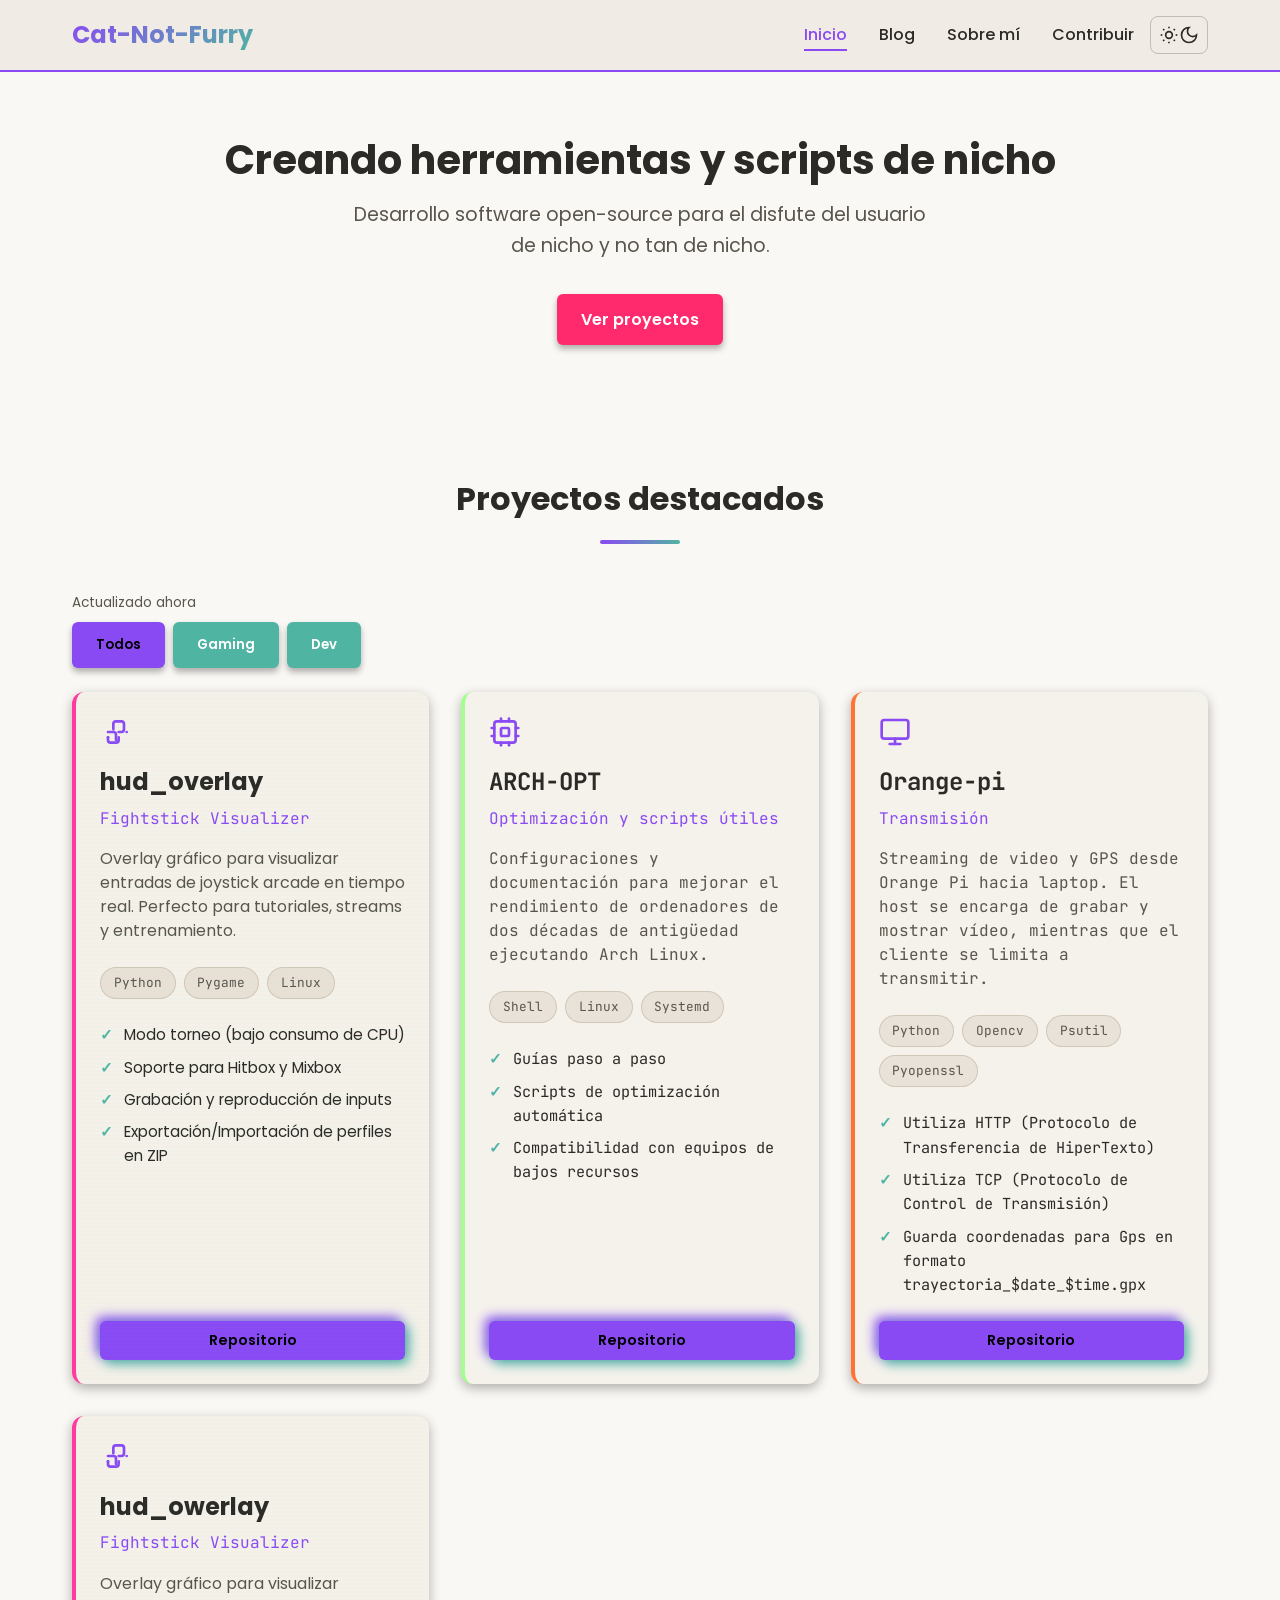
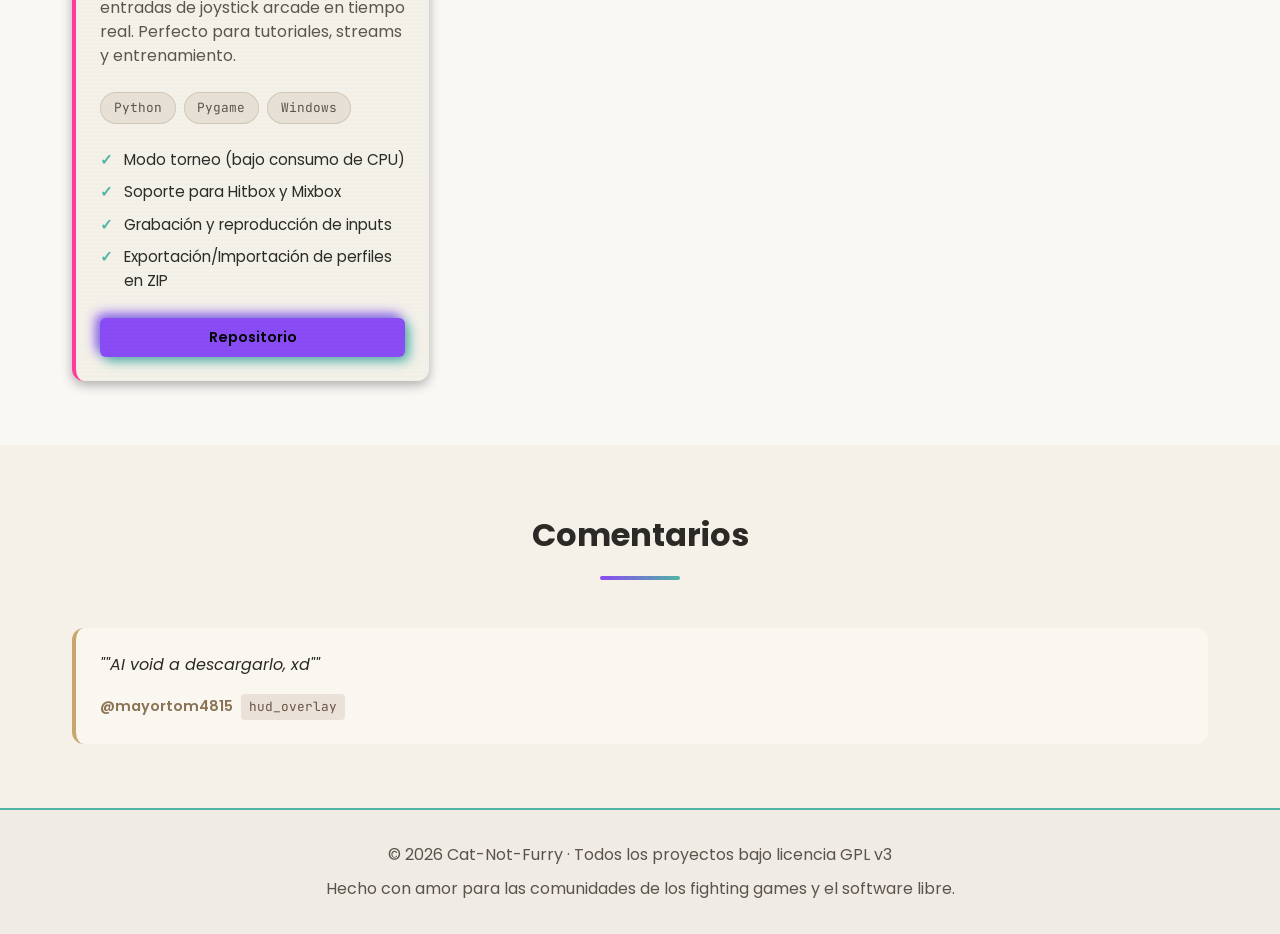
==== index.html @ f55c3a87 "07/05/26" ====
<!DOCTYPE html>
<html lang="es">
<head>
    <meta charset="UTF-8">
    <meta name="viewport" content="width=device-width, initial-scale=1.0">
    <title>Cat-Not-Furry · Proyectos</title>
    <meta name="description" content="Herramientas y scripts open-source.">
    <meta name="author" content="Cat-Not-Furry">
    <meta name="keywords" content="fightstick, overlay, linux, windows, optimización, arch linux, code, tools">
    
    <!-- Open Graph (para compartir en redes) -->
    <meta property="og:title" content="Cat-Not-Furry · Proyectos">
    <meta property="og:description" content="Herramientas y scripts open-source">
    <meta property="og:type" content="website">
    <meta property="og:url" content="https://cat-not-furry.github.io">
    <meta property="og:image" content="https://cat-not-furry.github.io/assets/images/og-image.png">
    <meta property="og:image:width" content="1200">
    <meta property="og:image:height" content="630">

    <!-- Twitter Cards -->
    <meta name="twitter:card" content="summary_large_image">
    <meta name="twitter:title" content="Cat-Not-Furry · Proyectos">
    <meta name="twitter:description" content="Herramientas y scripts open-source.">
    <meta name="twitter:image" content="https://cat-not-furry.github.io/assets/images/og-image.png">
    <meta name="twitter:image:alt" content="Cat-Not-Furry - Proyectos open-source.">
    
    <!-- Favicon -->
    <link rel="icon" href="assets/icons/favicon.ico" type="image/x-icon">
    
    <!-- Fuentes -->
    <link rel="preconnect" href="https://fonts.googleapis.com">
    <link rel="preconnect" href="https://fonts.gstatic.com" crossorigin>
    <link href="https://fonts.googleapis.com/css2?family=JetBrains+Mono:wght@400;700&family=Poppins:wght@400;600;700&display=swap" rel="stylesheet">
    
    <!-- CSS -->
    <link rel="stylesheet" href="css/main.css">
</head>
<body>
    <!-- Header incluido vía JavaScript -->
    <div id="header"></div>

    <main>
        <section class="hero gaming-section">
            <div class="container">
                <h1 class="hero__title">Creando herramientas y scripts de nicho</h1>
                <p class="hero__subtitle">Desarrollo software open-source para el disfute del usuario de nicho y no tan de nicho.</p>
                <a href="#proyectos" class="btn btn--tech">Ver proyectos</a>
            </div>
        </section>

        <section id="proyectos" class="projects">
            <div class="container">
                <h2 class="section-title">Proyectos destacados</h2>
                <p id="projects-updated" class="projects-updated" aria-live="polite"></p>
                <div class="project-filters">
                    <button type="button" class="filter-btn btn btn--tech active" data-category="all">Todos</button>
                    <button type="button" class="filter-btn btn btn--tech" data-category="gaming">Gaming</button>
                    <button type="button" class="filter-btn btn btn--tech" data-category="dev">Dev</button>
                </div>
                <div class="projects__grid" id="projects-container">
                    <!-- Se carga dinámicamente desde data/projects.json -->
                    <div class="loading">Cargando proyectos...</div>
                </div>
            </div>
        </section>

        <section id="testimonios" class="testimonials">
            <div class="container">
                <h2 class="section-title">Comentarios</h2>
                <div class="testimonials__grid">
                    <blockquote class="testimonial-card">
                        <p class="testimonial-card__quote">"AI void a descargarlo, xd"</p>
                        <footer class="testimonial-card__footer">
                            <cite class="testimonial-card__author">@mayortom4815</cite>
                            <span class="testimonial-card__project">hud_overlay</span>
                        </footer>
                    </blockquote>
                    <!---<blockquote class="testimonial-card">
                        <p class="testimonial-card__quote">"Reviví mi PC de 2005 con Arch y las guías de ARCH-OPT. Ahora corre navegador y ofimática sin problemas."</p>
                        <footer class="testimonial-card__footer">
                            <cite class="testimonial-card__author">Usuario de la comunidad</cite>
                            <span class="testimonial-card__project">ARCH-OPT</span>
                        </footer>
                    </blockquote>
                    <blockquote class="testimonial-card">
                        <p class="testimonial-card__quote">"La grabación de inputs me ayudó a analizar mis combos y mejorar mi Hitbox. Herramienta imprescindible para entrenar."</p>
                        <footer class="testimonial-card__footer">
                            <cite class="testimonial-card__author">Jugador competitivo</cite>
                            <span class="testimonial-card__project">hud_overlay</span>
                        </footer>
                    </blockquote>--->
                </div>
            </div>
        </section>
    </main>

    <!-- Footer incluido vía JavaScript -->
    <div id="footer"></div>

    <!-- Scripts -->
    <script type="module" src="js/main.js"></script>
</body>
</html>
---- css/main.css ----
/* ===== VARIABLES GLOBALES ===== */
:root {
	/* Base neutral */
	--bg-primary: #1A1A1A;
	--bg-secondary: #2D2D2D;
	--text-primary: #f0f0f0;
	--text-secondary: #b8b8b8;
	--font-sans: 'Poppins', 'Segoe UI', sans-serif;
	--font-mono: 'JetBrains Mono', 'Fira Code', 'Hack', monospace;
	--accent-primary: #8A4AF3;
	--accent-secondary: #50b4a3;

	/* Paletas (definidas, no activas por defecto) */
	--nc-cyan: #00f0ff;
	--nc-magenta: #ff2a6d;
	--nc-green: #05ffa1;
	--nc-black: #0a0a0f;
	--nc-metal: #1a1a1a;
	--ol-obsidian: #0D0D0D;
	--ol-lime: #C9FF47;
	--ol-graphite: #2E2E2E;
	--tp-deep: #1b398d;
	--tp-ocean: #2f5b98;
	--tp-medium: #3f7d9d;
	--tp-teal: #50b4a3;
	--tp-aqua: #6ce0c9;

	/* Compatibilidad */
	--bg-card: var(--bg-secondary);
	--border-radius: 12px;
	--transition: all 0.2s ease;
}

/* Tema claro (data-theme="light") */
[data-theme="light"] {
	--bg-primary: #faf8f5;
	--bg-secondary: #f0ebe4;
	--text-primary: #2c2a26;
	--text-secondary: #5a554c;
	--nc-black: #f5f2ed;
	--nc-metal: #ebe6df;
	--ol-obsidian: #faf8f5;
	--ol-graphite: #f0ebe4;
}

[data-theme="light"] .gaming-section {
	--section-bg: #f5f0e8;
	--nc-black: #f0ebe3;
}

[data-theme="light"] .project-card--gaming {
	--card-bg: #f5f0e8;
}

[data-theme="light"] .project-card--dev {
	--card-bg: #f5f2ec;
}

/* Recuadros con tonos cálidos en modo claro */
[data-theme="light"] .dev-section {
	--section-bg: #faf6f0;
	--accent-primary: #8b7355;
	--accent-secondary: #a67c52;
	background: var(--section-bg);
	border-left-color: #c9a66b;
}

[data-theme="light"] .dev-section a {
	color: #8b7355;
}

[data-theme="light"] .dev-section a:hover {
	color: #6b5344;
}

[data-theme="light"] .card {
	background: #f8f4ee;
	border: 1px solid rgba(139, 115, 85, 0.2);
}

[data-theme="light"] .card--arch {
	border-left-color: #a67c52;
}

[data-theme="light"] .testimonials {
	background: #f5f0e8;
}

[data-theme="light"] .testimonial-card {
	background: #faf6f0;
	border-left-color: #c9a66b;
}

[data-theme="light"] .testimonial-card__author {
	color: #8b7355;
}

[data-theme="light"] .testimonial-card__project {
	background: rgba(139, 115, 85, 0.15);
	color: #6b5344;
}

[data-theme="light"] .project-detail--gaming {
	background: #f5f0e8;
	border-left-color: #8b9a7a;
}

[data-theme="light"] .project-detail--dev {
	background: #f8f4ee;
	border-left-color: #a67c52;
}

[data-theme="light"] .terminal-block {
	background: #f5f0e8;
	border-left-color: #a67c52;
	box-shadow: 0 2px 8px rgba(139, 115, 85, 0.15);
}

[data-theme="light"] .terminal-block::before {
	color: #8b7355;
}

[data-theme="light"] .tech-tag {
	background: rgba(139, 115, 85, 0.12);
	border-color: rgba(139, 115, 85, 0.25);
	color: #5a554c;
}

[data-theme="light"] .form-group input,
[data-theme="light"] .form-group textarea,
[data-theme="light"] .editor-form input,
[data-theme="light"] .editor-form textarea,
[data-theme="light"] .editor-form select {
	background: #fff;
	border-color: rgba(0, 0, 0, 0.2);
	color: #1a1a1a;
}

/* ===== RESET Y NORMALIZACIÓN ===== */
* {
	margin: 0;
	padding: 0;
	box-sizing: border-box;
}

body {
	background-color: var(--bg-primary);
	color: var(--text-primary);
	font-family: var(--font-sans);
	line-height: 1.6;
	min-height: 100vh;
	display: flex;
	flex-direction: column;
}

/* ===== TIPOGRAFÍA GLOBAL ===== */
/* Poppins para textos, JetBrains Mono para código/terminal */

/* ===== CLASES DE CONTEXTO ===== */
.gaming-section {
	--accent-primary: var(--nc-cyan);
	--accent-secondary: var(--nc-magenta);
	--bg-card: var(--nc-metal);
	--section-accent: var(--nc-cyan);
	--section-bg: var(--nc-black);
	background: var(--section-bg);
	border-left: 4px solid var(--section-accent);
	padding: 2rem;
	margin: 2rem 0;
}

.dev-section {
	--accent-primary: var(--tp-teal);
	--accent-secondary: var(--tp-aqua);
	--bg-card: #2d3540;
	--section-accent: var(--tp-teal);
	--section-bg: #2d3540;
	background: var(--section-bg);
	border-left: 4px solid var(--section-accent);
	padding: 2rem;
	margin: 2rem 0;
}

.night-city {
	--accent-primary: var(--nc-cyan);
	--accent-secondary: var(--nc-magenta);
	--bg-primary: var(--nc-black);
	--bg-secondary: var(--nc-metal);
}

.obsidian-lime {
	--accent-primary: var(--ol-lime);
	--bg-primary: var(--ol-obsidian);
	--bg-secondary: var(--ol-graphite);
}

.tech-pro {
	--accent-primary: var(--tp-ocean);
	--accent-secondary: var(--tp-teal);
	--bg-primary: #1a2639;
	--bg-secondary: #2c3e50;
}

/* ===== COMPONENTES REUTILIZABLES ===== */

/* Header */
.header {
	background: var(--bg-secondary);
	border-bottom: 2px solid var(--accent-primary);
	padding: 1rem 0;
}

.header__container {
	display: flex;
	justify-content: space-between;
	align-items: center;
	flex-wrap: wrap;
	gap: 1rem;
}

.header__right {
	display: flex;
	align-items: center;
	gap: 1rem;
}

.header__logo {
	font-size: 1.5rem;
	font-weight: 700;
	background: linear-gradient(135deg, var(--accent-primary), var(--accent-secondary));
	-webkit-background-clip: text;
	-webkit-text-fill-color: transparent;
	text-decoration: none;
}

.header__logo:focus-visible {
	outline: 2px solid var(--accent-primary);
	outline-offset: 2px;
	-webkit-text-fill-color: var(--accent-primary);
}

/* Navegación */
.nav__list {
	display: flex;
	gap: 2rem;
	list-style: none;
}

.nav__link {
	color: var(--text-primary);
	text-decoration: none;
	font-weight: 500;
	transition: var(--transition);
	position: relative;
}

.nav__link:hover,
.nav__link.active {
	color: var(--accent-primary);
}

.nav__link.active::after {
	content: '';
	position: absolute;
	bottom: -5px;
	left: 0;
	width: 100%;
	height: 2px;
	background: var(--accent-primary);
}

.nav__link:focus-visible {
	outline: 2px solid var(--accent-primary);
	outline-offset: 2px;
}

/* Toggle tema claro/oscuro */
.theme-toggle {
	background: transparent;
	border: 1px solid rgba(255, 255, 255, 0.3);
	border-radius: 8px;
	padding: 0.5rem;
	cursor: pointer;
	color: var(--text-primary);
	transition: var(--transition);
	display: flex;
	align-items: center;
	justify-content: center;
}

.theme-toggle:hover {
	background: rgba(255, 255, 255, 0.1);
	border-color: var(--accent-primary);
}

.theme-toggle:focus-visible {
	outline: 2px solid var(--accent-primary);
	outline-offset: 2px;
}

.theme-toggle svg {
	width: 1.25rem;
	height: 1.25rem;
}

[data-theme="light"] .theme-toggle {
	border-color: rgba(0, 0, 0, 0.2);
	color: var(--text-primary);
}

[data-theme="light"] .theme-toggle:hover {
	background: rgba(0, 0, 0, 0.08);
	border-color: var(--accent-primary);
}

/* Footer */
.footer {
	background: var(--bg-secondary);
	border-top: 2px solid var(--accent-secondary);
	padding: 1.5rem 0;
	margin-top: auto;
	text-align: center;
	color: var(--text-secondary);
}

.footer__container p {
	margin: 0.5rem 0;
}

/* Hero (sin estilos de bloque cuando usa gaming-section) */
.hero {
	padding: 4rem 0;
	text-align: center;
}

.hero.gaming-section {
	background: var(--bg-primary);
	border-left: none;
	padding: 4rem 0;
	margin: 0;
}

.hero__title {
	font-size: 2.5rem;
	font-weight: 700;
	margin-bottom: 1rem;
	line-height: 1.2;
}

.hero__subtitle {
	font-size: 1.2rem;
	color: var(--text-secondary);
	max-width: 600px;
	margin: 0 auto 2rem;
}

/* Botones */
.btn {
	display: inline-block;
	padding: 0.8rem 1.5rem;
	border: none;
	border-radius: 6px;
	font-family: var(--font-sans);
	font-weight: 600;
	text-decoration: none;
	cursor: pointer;
	transition: all 0.3s ease;
}

.btn--cyber {
	background: var(--accent-primary, var(--nc-cyan));
	color: #000;
	box-shadow: 4px 4px 12px var(--accent-secondary, var(--nc-magenta)),
		-4px -4px 12px var(--accent-primary, var(--nc-cyan));
}

.btn--cyber:hover {
	transform: scale(1.05);
	box-shadow: 6px 6px 16px var(--accent-secondary),
		-6px -6px 16px var(--accent-primary);
}

.btn--tech {
	background: var(--accent-secondary, var(--tp-ocean));
	color: white;
	box-shadow: 0 4px 6px rgba(0, 0, 0, 0.3);
}

.btn--tech:hover {
	background: var(--accent-primary, var(--tp-teal));
	color: #000;
}

.btn:focus-visible,
a.btn:focus-visible {
	outline: 2px solid var(--accent-primary);
	outline-offset: 2px;
}

/* Sección de proyectos */
.projects {
	padding: 4rem 0;
}

.section-title {
	font-size: 2rem;
	margin-bottom: 3rem;
	text-align: center;
	position: relative;
}

.section-title::after {
	content: '';
	display: block;
	width: 80px;
	height: 4px;
	background: linear-gradient(90deg, var(--accent-primary), var(--accent-secondary));
	margin: 1rem auto 0;
	border-radius: 2px;
}

.projects-updated {
	font-size: 0.85rem;
	color: var(--text-secondary);
	margin-bottom: 0.5rem;
}

.project-filters {
	display: flex;
	gap: 0.5rem;
	margin-bottom: 1.5rem;
	flex-wrap: wrap;
}

.filter-btn.active {
	background: var(--accent-primary);
	color: #000;
}

.projects__grid {
	display: grid;
	grid-template-columns: repeat(auto-fit, minmax(350px, 1fr));
	gap: 2rem;
}

/* Testimonios / Casos de uso */
.testimonials {
	padding: 4rem 0;
	background: var(--bg-secondary);
}

.testimonials__grid {
	display: grid;
	grid-template-columns: repeat(auto-fit, minmax(280px, 1fr));
	gap: 1.5rem;
	margin-top: 2rem;
}

.testimonial-card {
	background: var(--bg-primary);
	border-radius: var(--border-radius);
	padding: 1.5rem;
	border-left: 4px solid var(--accent-primary);
	margin: 0;
	opacity: 0;
	transform: translateY(20px);
	transition: opacity 0.5s ease, transform 0.5s ease;
}

.testimonial-card--visible {
	opacity: 1;
	transform: translateY(0);
}

.testimonial-card__quote {
	font-style: italic;
	color: var(--text-primary);
	line-height: 1.6;
	margin-bottom: 1rem;
}

.testimonial-card__quote::before {
	content: '"';
}

.testimonial-card__quote::after {
	content: '"';
}

.testimonial-card__footer {
	display: flex;
	flex-wrap: wrap;
	gap: 0.5rem;
	align-items: center;
	font-size: 0.9rem;
	color: var(--text-secondary);
}

.testimonial-card__author {
	font-style: normal;
	font-weight: 600;
	color: var(--accent-primary);
}

.testimonial-card__project {
	font-family: var(--font-mono);
	font-size: 0.8rem;
	background: rgba(255, 255, 255, 0.1);
	padding: 0.2rem 0.5rem;
	border-radius: 4px;
}

/* Página individual de proyecto */
.project-detail {
	background: var(--bg-card);
	border-radius: var(--border-radius);
	padding: 2rem;
	border-left: 4px solid transparent;
	box-shadow: 0 4px 12px rgba(0, 0, 0, 0.3);
}

.project-detail--gaming {
	--card-accent: var(--nc-cyan);
	background: var(--nc-metal);
	border-left-color: var(--card-accent);
}

.project-detail--dev {
	--card-accent: var(--tp-teal);
	background: #1e1e2e;
	border-left-color: var(--card-accent);
	font-family: var(--font-mono);
}

.project-detail--404 {
	text-align: center;
	padding: 3rem;
}

.project-detail__header {
	margin-bottom: 1.5rem;
}

.project-detail__icon-wrap {
	margin-bottom: 0.75rem;
}

.project-detail__icon-wrap .project-card__icon {
	width: 2.5rem;
	height: 2.5rem;
	color: var(--accent-primary);
}

.project-detail__title {
	font-size: 2rem;
	margin-bottom: 0.25rem;
	color: var(--text-primary);
}

.project-detail__subtitle {
	font-size: 1.2rem;
	color: var(--accent-primary);
	font-family: var(--font-mono);
	margin-bottom: 0;
}

.project-detail__content {
	margin-bottom: 2rem;
}

.project-detail__description {
	font-size: 1.1rem;
	line-height: 1.7;
	color: var(--text-secondary);
	margin-bottom: 1.5rem;
}

.project-detail__tech {
	display: flex;
	flex-wrap: wrap;
	gap: 0.5rem;
	margin-bottom: 1.5rem;
}

.project-detail__features {
	list-style: none;
	margin-bottom: 0;
}

.project-detail__features li {
	margin-bottom: 0.5rem;
	padding-left: 1.5rem;
	position: relative;
	color: var(--text-primary);
}

.project-detail__features li::before {
	content: '✓';
	color: var(--accent-secondary);
	position: absolute;
	left: 0;
	font-weight: bold;
}

.project-detail__footer {
	display: flex;
	gap: 1rem;
	flex-wrap: wrap;
}

.project-detail__footer .btn {
	padding: 0.6rem 1.2rem;
}

/* Tarjeta de proyecto (base) */
.project-card {
	background: var(--bg-card);
	border-radius: var(--border-radius);
	padding: 1.5rem;
	border-left: 4px solid transparent;
	box-shadow: 0 4px 12px rgba(0, 0, 0, 0.3);
	transition: transform 0.3s ease, box-shadow 0.3s ease, opacity 0.5s ease;
	display: flex;
	flex-direction: column;
	opacity: 0;
	transform: translateY(20px);
}

.project-card--visible {
	opacity: 1;
	transform: translateY(0);
}

.project-card:hover {
	transform: translateY(-8px);
	box-shadow: 0 12px 24px rgba(0, 0, 0, 0.4),
		0 0 20px var(--card-glow, rgba(0, 240, 255, 0.25));
}

/* Variante gaming */
.project-card--gaming {
	position: relative;
	overflow: hidden;
	--card-accent: var(--nc-cyan);
	--card-bg: var(--nc-metal);
	--card-glow: rgba(0, 240, 255, 0.3);
	background: var(--card-bg);
	border-left: 4px solid var(--card-accent);
}

.project-card--gaming::after {
	content: '';
	position: absolute;
	top: 0;
	left: 0;
	width: 100%;
	height: 100%;
	background: repeating-linear-gradient(
		0deg,
		rgba(0, 255, 255, 0.03) 0px,
		rgba(0, 255, 255, 0) 2px,
		transparent 4px
	);
	pointer-events: none;
	z-index: 1;
	animation: scan 8s linear infinite;
}

.project-card--gaming:hover::after {
	animation-duration: 4s;
}

/* Variante dev */
.project-card--dev {
	--card-accent: var(--tp-teal);
	--card-bg: #1e1e2e;
	--card-glow: rgba(80, 180, 163, 0.3);
	background: var(--card-bg);
	border-left: 4px solid var(--card-accent);
	font-family: var(--font-mono);
}

@keyframes scan {
	0% {
		transform: translateY(0);
	}
	100% {
		transform: translateY(100%);
	}
}

.project-card__icon-wrap {
	margin-bottom: 0.5rem;
}

.project-card__icon {
	width: 2rem;
	height: 2rem;
	color: var(--accent-primary);
}

.project-card__title {
	font-size: 1.5rem;
	margin-bottom: 0.25rem;
	color: var(--text-primary);
}

.project-card__title-link {
	color: inherit;
	text-decoration: none;
	transition: color 0.2s ease;
}

.project-card__title-link:hover {
	color: var(--accent-primary);
}

.project-card__title-link:focus-visible {
	outline: 2px solid var(--accent-primary);
	outline-offset: 2px;
}

.project-card__subtitle {
	font-size: 1rem;
	color: var(--accent-primary);
	font-family: var(--font-mono);
	margin-bottom: 1rem;
}

.project-card__description {
	color: var(--text-secondary);
	margin-bottom: 1.5rem;
	line-height: 1.5;
	flex-grow: 1;
}

.project-card__tech {
	display: flex;
	flex-wrap: wrap;
	gap: 0.5rem;
	margin-bottom: 1.5rem;
}

.tech-tag {
	background: rgba(255, 255, 255, 0.12);
	padding: 0.3rem 0.8rem;
	border-radius: 20px;
	font-size: 0.8rem;
	font-family: var(--font-mono);
	color: var(--text-secondary);
	border: 1px solid rgba(255, 255, 255, 0.25);
}

.project-card__features {
	list-style: none;
	margin-bottom: 1.5rem;
}

.project-card__features li {
	margin-bottom: 0.5rem;
	padding-left: 1.5rem;
	position: relative;
	color: var(--text-primary);
	font-size: 0.95rem;
}

.project-card__features li::before {
	content: '✓';
	color: var(--accent-secondary);
	position: absolute;
	left: 0;
	font-weight: bold;
}

.project-card__footer {
	display: flex;
	gap: 1rem;
	margin-top: auto;
}

.project-card__footer .btn {
	padding: 0.5rem 1rem;
	font-size: 0.9rem;
	flex: 1;
	text-align: center;
}

/* Bloque terminal */
.terminal-block {
	background: var(--bg-secondary);
	border-left: 4px solid var(--accent-primary);
	font-family: var(--font-mono);
	padding: 1.5rem;
	border-radius: 0 8px 8px 0;
	color: var(--text-primary);
	box-shadow: 0 4px 12px rgba(0, 0, 0, 0.5);
	margin: 1.5rem 0;
	position: relative;
}

.terminal-block::before {
	content: '$ ';
	color: var(--accent-primary);
	font-weight: bold;
}

/* Cards (about, contact) */
.card {
	background: var(--bg-secondary);
	border-radius: var(--border-radius);
	padding: 1.5rem;
	margin-bottom: 1.5rem;
}

.card--arch {
	border-left: 4px solid var(--tp-teal);
}

/* Formulario de contacto */
.contact-form {
	display: flex;
	flex-direction: column;
	gap: 1rem;
	max-width: 500px;
}

.form-group {
	display: flex;
	flex-direction: column;
	gap: 0.25rem;
}

.form-group label {
	font-weight: 500;
	color: var(--text-primary);
}

.form-group input,
.form-group textarea {
	padding: 0.6rem 0.8rem;
	border-radius: 6px;
	border: 1px solid rgba(255, 255, 255, 0.2);
	background: var(--bg-secondary);
	color: var(--text-primary);
	font-family: var(--font-sans);
}

.form-group input:focus,
.form-group textarea:focus,
.form-group select:focus {
	border-color: var(--accent-primary);
}

.form-group input:focus-visible,
.form-group textarea:focus-visible,
.form-group select:focus-visible {
	outline: 2px solid var(--accent-primary);
	outline-offset: 2px;
}

.text-muted {
	color: var(--text-secondary);
}

.page-header {
	margin-bottom: 2rem;
}

.page-content {
	margin-bottom: 2rem;
}

/* ===== Blog (Reviving-Dinosaurs) ===== */
.blog-page .blog-hero {
	text-align: center;
}

.blog-page .blog-subtitle {
	color: var(--text-secondary);
	font-size: 1.1rem;
	max-width: 42rem;
	margin: 0.5rem auto 0;
}

.blog-page .blog-toc {
	display: flex;
	flex-wrap: wrap;
	gap: 0.75rem;
	justify-content: center;
	margin-top: 1.25rem;
}

.blog-page .blog-toc__link {
	display: inline-block;
	padding: 0.45rem 1rem;
	border-radius: var(--border-radius);
	background: var(--bg-secondary);
	color: var(--text-primary);
	text-decoration: none;
	font-weight: 600;
	font-size: 0.9rem;
	transition: var(--transition);
	border: 1px solid rgba(138, 74, 243, 0.25);
}

.blog-page .blog-toc__link:hover {
	background: var(--accent-primary);
	color: #fff;
	border-color: var(--accent-primary);
}

.blog-page .blog-content {
	text-align: center;
	direction: ltr;
}

.blog-page .blog-section h2 {
	margin-bottom: 1rem;
}

.blog-page .blog-section h3 {
	margin: 1.25rem 0 0.75rem;
	font-size: 1.15rem;
}

.blog-page .blog-section h4 {
	margin: 1rem 0 0.5rem;
	font-size: 1.05rem;
}

.blog-page .blog-section > p,
.blog-page .blog-section .blog-list-section > p {
	margin: 0 auto 1rem;
	max-width: 46rem;
}

.blog-page .blog-content .blog-section {
	margin-bottom: 2rem;
}

.blog-page .blog-content .blog-section:last-child {
	margin-bottom: 0;
}

.blog-page .blog-img {
	display: block;
	margin: 1.25rem auto;
	max-width: 100%;
	height: auto;
	border-radius: 8px;
}

.blog-page .blog-img:has(+ .blog-caption) {
	margin-bottom: 0;
}

.blog-page .blog-img--thumb {
	max-width: 320px;
}

.blog-page .blog-caption {
	margin: 0.35rem auto 1.25rem;
	max-width: 42rem;
	padding: 0 0.25rem;
	font-size: 0.9rem;
	color: var(--text-secondary);
	text-align: center;
}

.blog-page .blog-img-row {
	display: flex;
	flex-wrap: wrap;
	gap: 1rem;
	justify-content: center;
	align-items: flex-start;
	margin: 1.5rem 0;
}

.blog-page .blog-img-row .blog-img {
	flex: 1 1 200px;
	margin: 0;
	max-width: min(100%, 320px);
}

.blog-page .blog-list {
	display: inline-block;
	margin: 1rem auto;
	padding-left: 1.35rem;
	max-width: 46rem;
	text-align: left;
	color: var(--text-primary);
	list-style-type: disc;
	list-style-position: outside;
	vertical-align: top;
}

.blog-page .blog-list li + li {
	margin-top: 0.5rem;
}

.blog-page .blog-section--vaio .blog-list-section {
	margin: 1.25rem 0;
}

.blog-page .blog-section--vaio .blog-list-heading {
	font-size: 1.05rem;
	font-weight: 700;
	margin: 0 0 0.5rem;
	text-align: center;
	color: var(--text-primary);
}

.blog-page .blog-section--vaio .blog-list-section > p {
	margin: 0 auto 0.5rem;
	max-width: 46rem;
}

.blog-page .blog-section--vaio .blog-list {
	margin: 0.5rem 0 0;
	padding-left: 1.5rem;
	border-left: 3px solid var(--accent-primary);
	list-style-type: disc;
	list-style-position: outside;
}

.blog-page .blog-section--vaio .blog-list li {
	padding-left: 0.35rem;
}

.blog-page .blog-section--vaio > h2 + h3,
.blog-page .blog-section--vaio h3 {
	text-align: center;
	margin-top: 1.75rem;
}

.blog-page .blog-section--vaio h2 + h3 {
	margin-top: 1.25rem;
}

.blog-page .blog-actions {
	display: flex;
	flex-wrap: wrap;
	gap: 0.75rem;
	justify-content: center;
	margin-top: 1rem;
}

.blog-page .blog-link--youtube {
	display: inline-block;
	padding: 0.65rem 1.25rem;
	border-radius: var(--border-radius);
	background: #c00;
	color: #fff;
	text-decoration: none;
	font-weight: 600;
	font-family: var(--font-sans);
	transition: var(--transition);
	border: none;
}

.blog-page .blog-link--youtube:hover {
	filter: brightness(1.1);
	color: #fff;
}

[data-theme="light"] .blog-page .blog-toc__link {
	border-color: rgba(139, 115, 85, 0.35);
}

[data-theme="light"] .blog-page .blog-toc__link:hover {
	background: #8b7355;
	border-color: #8b7355;
	color: #fff;
}

/* ===== ACCESIBILIDAD: FOCO ===== */
input:focus-visible,
textarea:focus-visible,
select:focus-visible,
button:focus-visible {
	outline: 2px solid var(--accent-primary);
	outline-offset: 2px;
}

a:focus-visible {
	outline: 2px solid var(--accent-primary);
	outline-offset: 2px;
}

/* ===== UTILIDADES ===== */
.container {
	max-width: 1200px;
	margin: 0 auto;
	padding: 0 2rem;
}

.loading {
	text-align: center;
	padding: 2rem;
	color: var(--text-secondary);
	font-family: var(--font-mono);
}

.error {
	text-align: center;
	padding: 2rem;
	color: #ff6b6b;
	background: rgba(255, 107, 107, 0.1);
	border-radius: var(--border-radius);
}

/* ===== MEDIA QUERIES ===== */
@media (max-width: 768px) {
	.header__container {
		flex-direction: column;
		gap: 1rem;
	}

	.nav__list {
		flex-wrap: wrap;
		justify-content: center;
		gap: 1rem;
	}

	.hero__title {
		font-size: 2rem;
	}

	.projects__grid {
		grid-template-columns: 1fr;
	}

	.project-card__footer {
		flex-direction: column;
	}

	.project-detail__footer {
		flex-direction: column;
	}

	.project-detail__title {
		font-size: 1.5rem;
	}
}
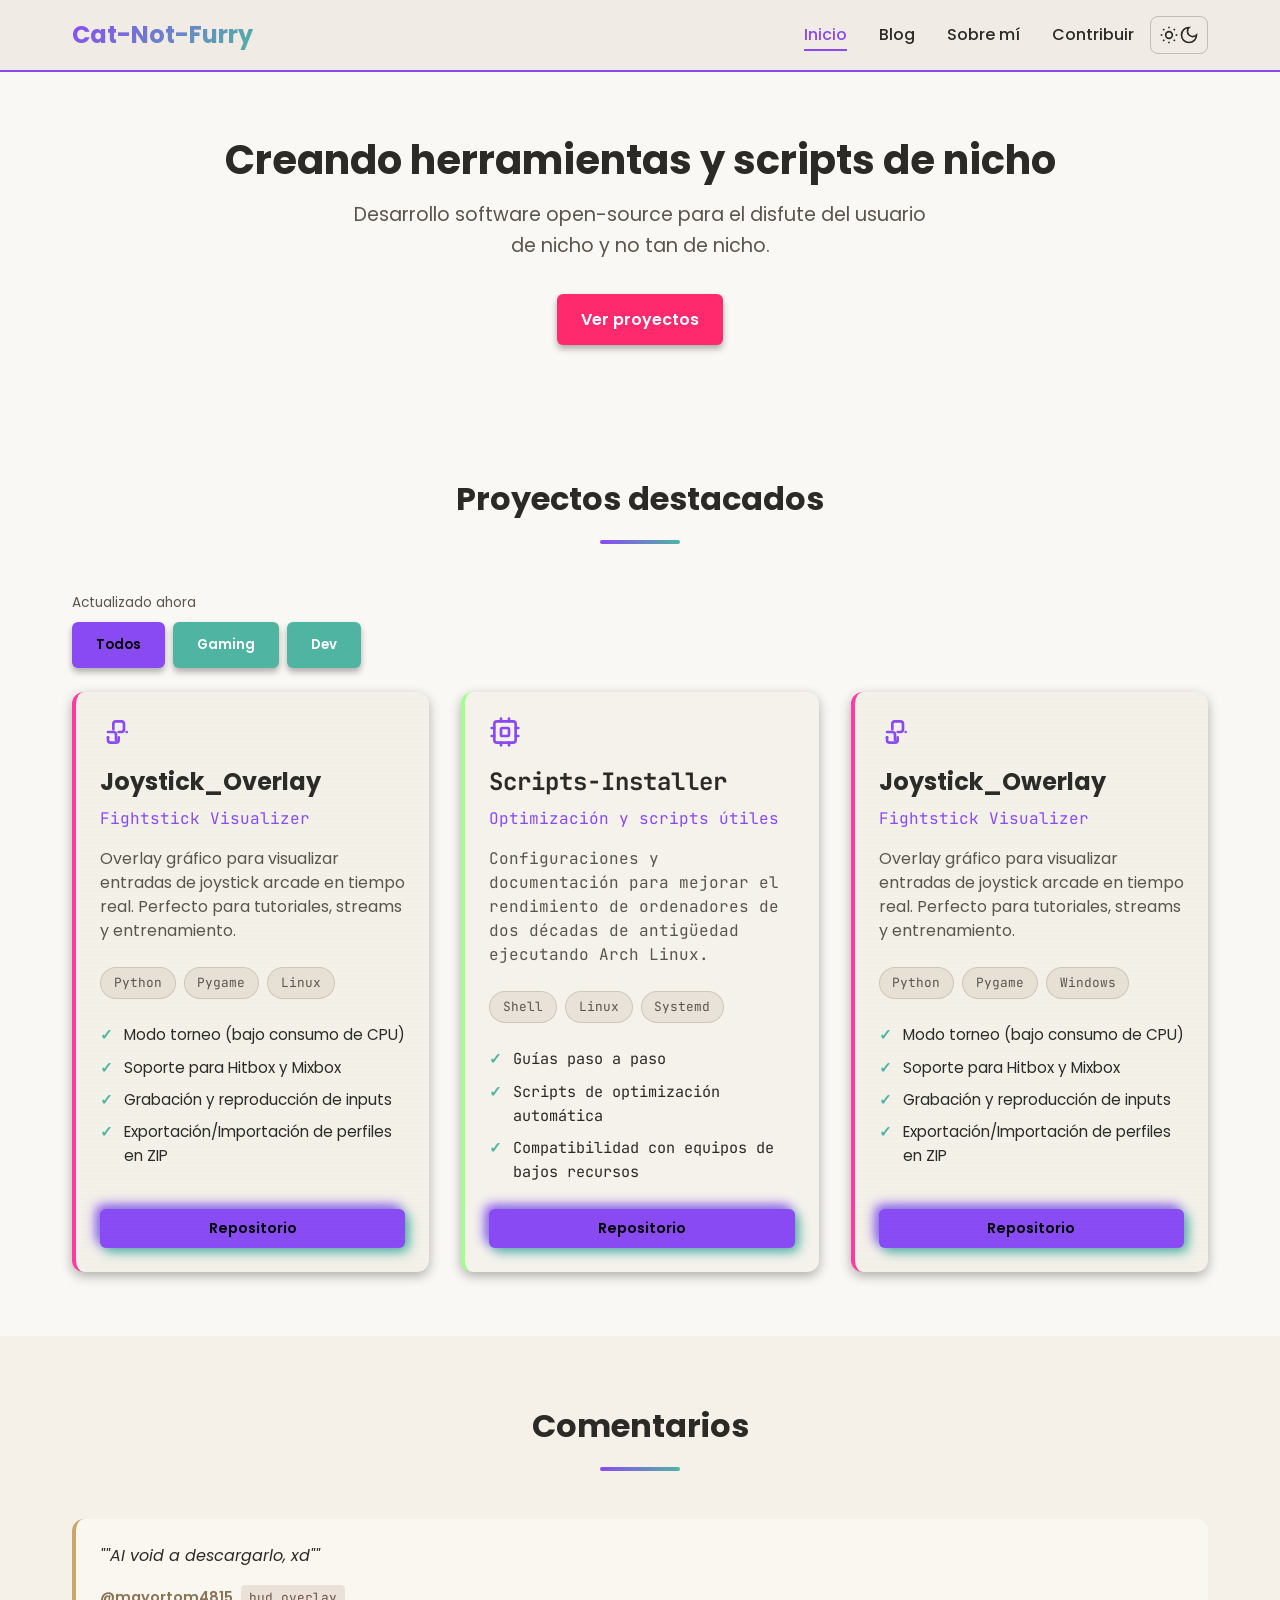
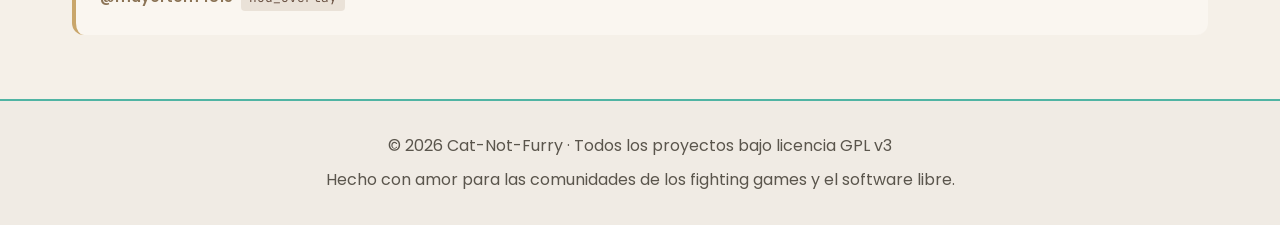
==== commit 4ee17d54: "07/05/26" ====
--- a/index.html
+++ b/index.html
@@ -12,8 +12,8 @@
     <meta property="og:title" content="Cat-Not-Furry · Proyectos">
     <meta property="og:description" content="Herramientas y scripts open-source">
     <meta property="og:type" content="website">
-    <meta property="og:url" content="https://cat-not-furry.github.io">
-    <meta property="og:image" content="https://cat-not-furry.github.io/assets/images/og-image.png">
+    <meta property="og:url" content="https://cat-not-furry.github.io/Blog/">
+    <meta property="og:image" content="assets/images/og-image.png">
     <meta property="og:image:width" content="1200">
     <meta property="og:image:height" content="630">
 
@@ -21,7 +21,7 @@
     <meta name="twitter:card" content="summary_large_image">
     <meta name="twitter:title" content="Cat-Not-Furry · Proyectos">
     <meta name="twitter:description" content="Herramientas y scripts open-source.">
-    <meta name="twitter:image" content="https://cat-not-furry.github.io/assets/images/og-image.png">
+    <meta name="twitter:image" content="assets/images/og-image.png">
     <meta name="twitter:image:alt" content="Cat-Not-Furry - Proyectos open-source.">
     
     <!-- Favicon -->
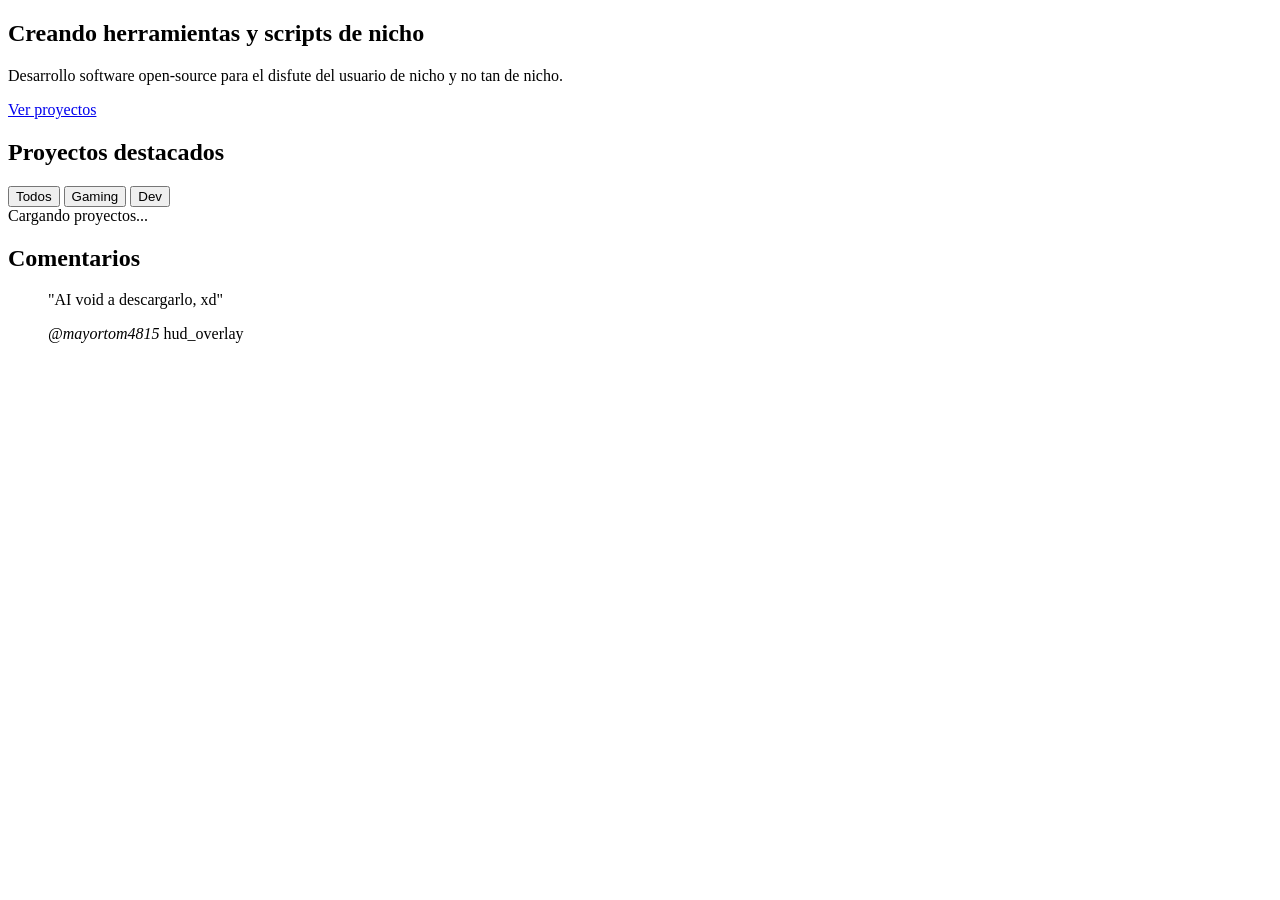
==== commit 2dc8736e: "07/05/26" ====
--- a/index.html
+++ b/index.html
@@ -13,7 +13,7 @@
     <meta property="og:description" content="Herramientas y scripts open-source">
     <meta property="og:type" content="website">
     <meta property="og:url" content="https://cat-not-furry.github.io/Blog/">
-    <meta property="og:image" content="assets/images/og-image.png">
+    <meta property="og:image" content="/Blog/assets/images/og-image.png">
     <meta property="og:image:width" content="1200">
     <meta property="og:image:height" content="630">
 
@@ -21,11 +21,11 @@
     <meta name="twitter:card" content="summary_large_image">
     <meta name="twitter:title" content="Cat-Not-Furry · Proyectos">
     <meta name="twitter:description" content="Herramientas y scripts open-source.">
-    <meta name="twitter:image" content="assets/images/og-image.png">
+    <meta name="twitter:image" content="/Blog/assets/images/og-image.png">
     <meta name="twitter:image:alt" content="Cat-Not-Furry - Proyectos open-source.">
     
     <!-- Favicon -->
-    <link rel="icon" href="assets/icons/favicon.ico" type="image/x-icon">
+    <link rel="icon" href="/Blog/assets/icons/favicon.ico" type="image/x-icon">
     
     <!-- Fuentes -->
     <link rel="preconnect" href="https://fonts.googleapis.com">
@@ -33,7 +33,7 @@
     <link href="https://fonts.googleapis.com/css2?family=JetBrains+Mono:wght@400;700&family=Poppins:wght@400;600;700&display=swap" rel="stylesheet">
     
     <!-- CSS -->
-    <link rel="stylesheet" href="css/main.css">
+    <link rel="stylesheet" href="/Blog/css/main.css">
 </head>
 <body>
     <!-- Header incluido vía JavaScript -->
@@ -98,6 +98,6 @@
     <div id="footer"></div>
 
     <!-- Scripts -->
-    <script type="module" src="js/main.js"></script>
+    <script type="module" src="/Blog/js/main.js"></script>
 </body>
 </html>
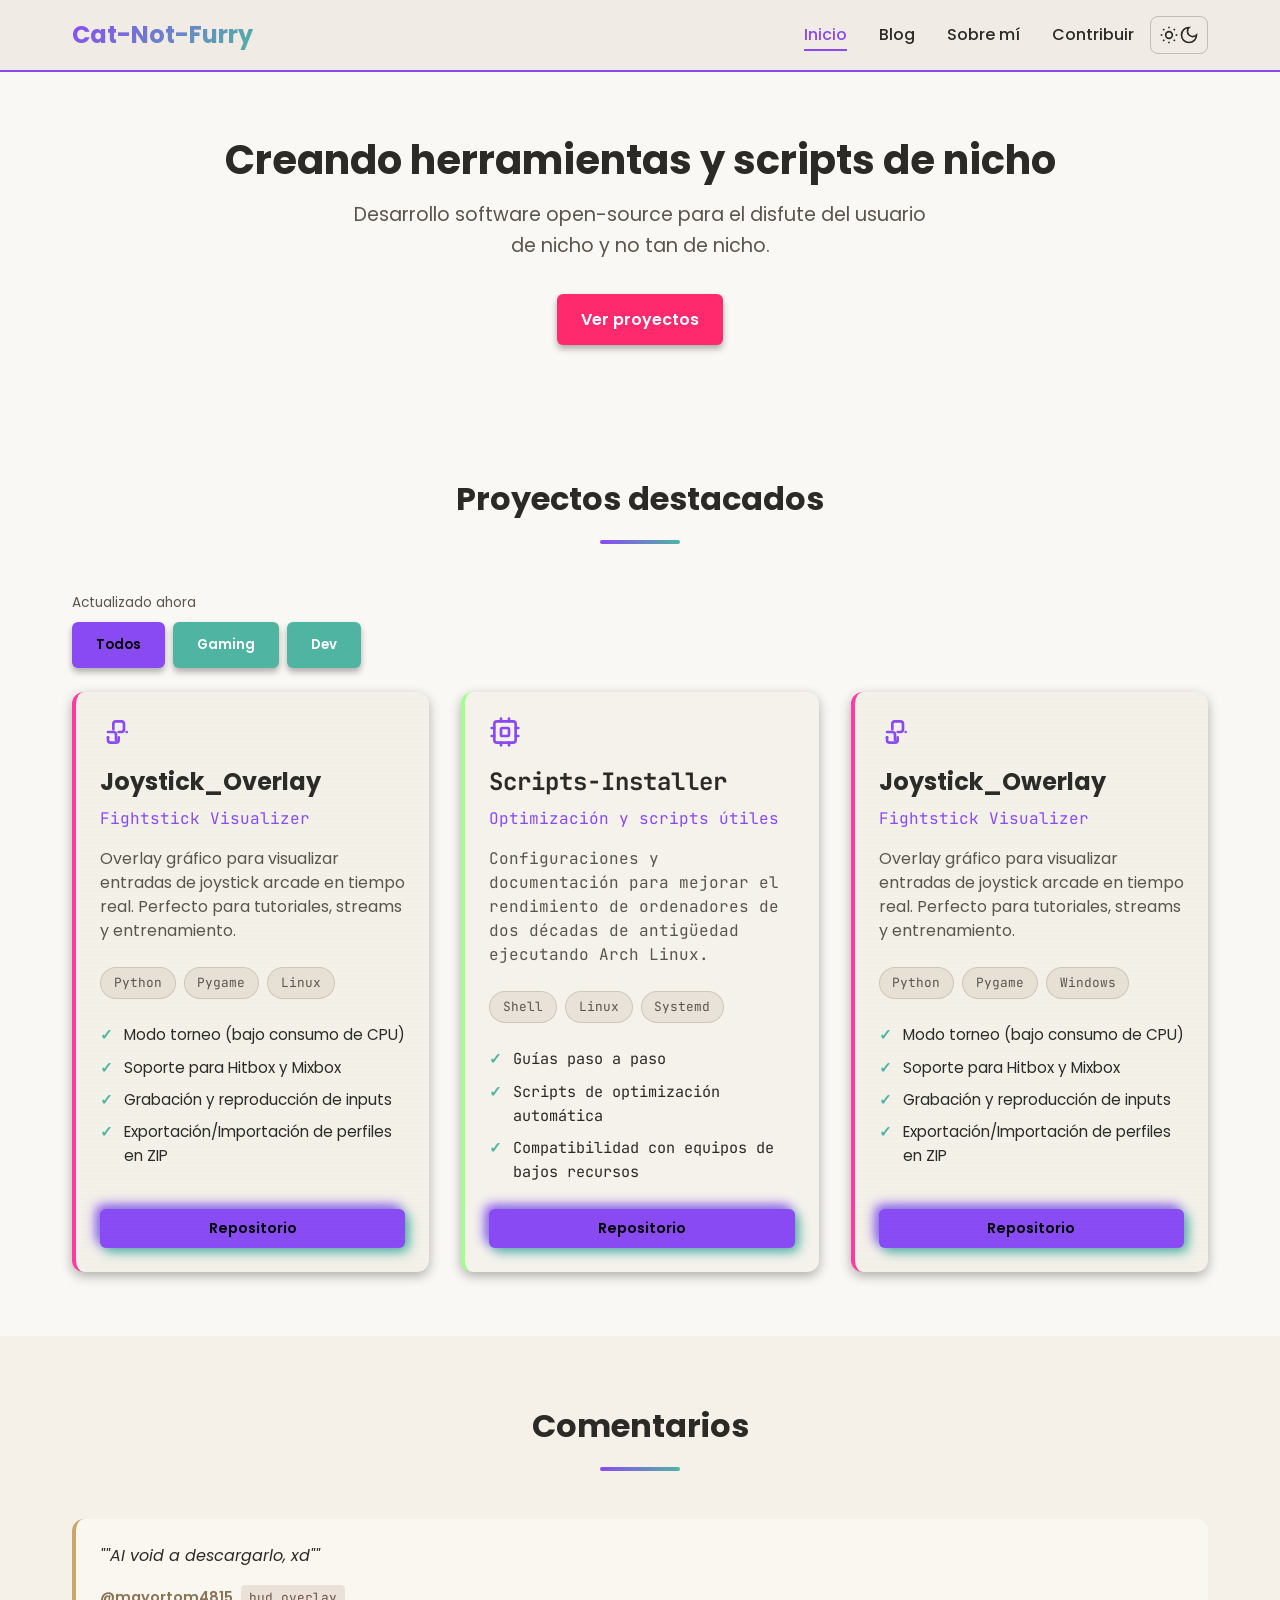
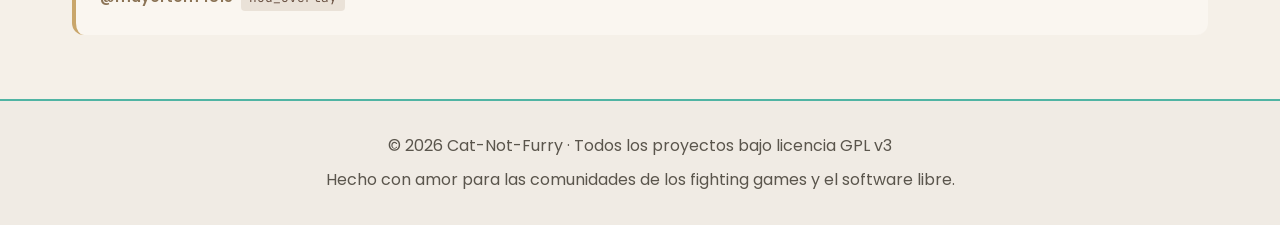
==== commit 59683ec9: "07/05/26" ====
--- a/index.html
+++ b/index.html
@@ -13,7 +13,7 @@
     <meta property="og:description" content="Herramientas y scripts open-source">
     <meta property="og:type" content="website">
     <meta property="og:url" content="https://cat-not-furry.github.io/Blog/">
-    <meta property="og:image" content="/Blog/assets/images/og-image.png">
+    <meta property="og:image" content="assets/images/og-image.png">
     <meta property="og:image:width" content="1200">
     <meta property="og:image:height" content="630">
 
@@ -21,11 +21,11 @@
     <meta name="twitter:card" content="summary_large_image">
     <meta name="twitter:title" content="Cat-Not-Furry · Proyectos">
     <meta name="twitter:description" content="Herramientas y scripts open-source.">
-    <meta name="twitter:image" content="/Blog/assets/images/og-image.png">
+    <meta name="twitter:image" content="assets/images/og-image.png">
     <meta name="twitter:image:alt" content="Cat-Not-Furry - Proyectos open-source.">
     
     <!-- Favicon -->
-    <link rel="icon" href="/Blog/assets/icons/favicon.ico" type="image/x-icon">
+    <link rel="icon" href="assets/icons/favicon.ico" type="image/x-icon">
     
     <!-- Fuentes -->
     <link rel="preconnect" href="https://fonts.googleapis.com">
@@ -33,7 +33,7 @@
     <link href="https://fonts.googleapis.com/css2?family=JetBrains+Mono:wght@400;700&family=Poppins:wght@400;600;700&display=swap" rel="stylesheet">
     
     <!-- CSS -->
-    <link rel="stylesheet" href="/Blog/css/main.css">
+    <link rel="stylesheet" href="css/main.css">
 </head>
 <body>
     <!-- Header incluido vía JavaScript -->
@@ -98,6 +98,6 @@
     <div id="footer"></div>
 
     <!-- Scripts -->
-    <script type="module" src="/Blog/js/main.js"></script>
+    <script type="module" src="js/main.js"></script>
 </body>
 </html>
--- a/css/main.css
+++ b/css/main.css
@@ -0,0 +1,1144 @@
+/* ===== VARIABLES GLOBALES ===== */
+:root {
+	/* Base neutral */
+	--bg-primary: #1A1A1A;
+	--bg-secondary: #2D2D2D;
+	--text-primary: #f0f0f0;
+	--text-secondary: #b8b8b8;
+	--font-sans: 'Poppins', 'Segoe UI', sans-serif;
+	--font-mono: 'JetBrains Mono', 'Fira Code', 'Hack', monospace;
+	--accent-primary: #8A4AF3;
+	--accent-secondary: #50b4a3;
+
+	/* Paletas (definidas, no activas por defecto) */
+	--nc-cyan: #00f0ff;
+	--nc-magenta: #ff2a6d;
+	--nc-green: #05ffa1;
+	--nc-black: #0a0a0f;
+	--nc-metal: #1a1a1a;
+	--ol-obsidian: #0D0D0D;
+	--ol-lime: #C9FF47;
+	--ol-graphite: #2E2E2E;
+	--tp-deep: #1b398d;
+	--tp-ocean: #2f5b98;
+	--tp-medium: #3f7d9d;
+	--tp-teal: #50b4a3;
+	--tp-aqua: #6ce0c9;
+
+	/* Compatibilidad */
+	--bg-card: var(--bg-secondary);
+	--border-radius: 12px;
+	--transition: all 0.2s ease;
+}
+
+/* Tema claro (data-theme="light") */
+[data-theme="light"] {
+	--bg-primary: #faf8f5;
+	--bg-secondary: #f0ebe4;
+	--text-primary: #2c2a26;
+	--text-secondary: #5a554c;
+	--nc-black: #f5f2ed;
+	--nc-metal: #ebe6df;
+	--ol-obsidian: #faf8f5;
+	--ol-graphite: #f0ebe4;
+}
+
+[data-theme="light"] .gaming-section {
+	--section-bg: #f5f0e8;
+	--nc-black: #f0ebe3;
+}
+
+[data-theme="light"] .project-card--gaming {
+	--card-bg: #f5f0e8;
+}
+
+[data-theme="light"] .project-card--dev {
+	--card-bg: #f5f2ec;
+}
+
+/* Recuadros con tonos cálidos en modo claro */
+[data-theme="light"] .dev-section {
+	--section-bg: #faf6f0;
+	--accent-primary: #8b7355;
+	--accent-secondary: #a67c52;
+	background: var(--section-bg);
+	border-left-color: #c9a66b;
+}
+
+[data-theme="light"] .dev-section a {
+	color: #8b7355;
+}
+
+[data-theme="light"] .dev-section a:hover {
+	color: #6b5344;
+}
+
+[data-theme="light"] .card {
+	background: #f8f4ee;
+	border: 1px solid rgba(139, 115, 85, 0.2);
+}
+
+[data-theme="light"] .card--arch {
+	border-left-color: #a67c52;
+}
+
+[data-theme="light"] .testimonials {
+	background: #f5f0e8;
+}
+
+[data-theme="light"] .testimonial-card {
+	background: #faf6f0;
+	border-left-color: #c9a66b;
+}
+
+[data-theme="light"] .testimonial-card__author {
+	color: #8b7355;
+}
+
+[data-theme="light"] .testimonial-card__project {
+	background: rgba(139, 115, 85, 0.15);
+	color: #6b5344;
+}
+
+[data-theme="light"] .project-detail--gaming {
+	background: #f5f0e8;
+	border-left-color: #8b9a7a;
+}
+
+[data-theme="light"] .project-detail--dev {
+	background: #f8f4ee;
+	border-left-color: #a67c52;
+}
+
+[data-theme="light"] .terminal-block {
+	background: #f5f0e8;
+	border-left-color: #a67c52;
+	box-shadow: 0 2px 8px rgba(139, 115, 85, 0.15);
+}
+
+[data-theme="light"] .terminal-block::before {
+	color: #8b7355;
+}
+
+[data-theme="light"] .tech-tag {
+	background: rgba(139, 115, 85, 0.12);
+	border-color: rgba(139, 115, 85, 0.25);
+	color: #5a554c;
+}
+
+[data-theme="light"] .form-group input,
+[data-theme="light"] .form-group textarea,
+[data-theme="light"] .editor-form input,
+[data-theme="light"] .editor-form textarea,
+[data-theme="light"] .editor-form select {
+	background: #fff;
+	border-color: rgba(0, 0, 0, 0.2);
+	color: #1a1a1a;
+}
+
+/* ===== RESET Y NORMALIZACIÓN ===== */
+* {
+	margin: 0;
+	padding: 0;
+	box-sizing: border-box;
+}
+
+body {
+	background-color: var(--bg-primary);
+	color: var(--text-primary);
+	font-family: var(--font-sans);
+	line-height: 1.6;
+	min-height: 100vh;
+	display: flex;
+	flex-direction: column;
+}
+
+/* ===== TIPOGRAFÍA GLOBAL ===== */
+/* Poppins para textos, JetBrains Mono para código/terminal */
+
+/* ===== CLASES DE CONTEXTO ===== */
+.gaming-section {
+	--accent-primary: var(--nc-cyan);
+	--accent-secondary: var(--nc-magenta);
+	--bg-card: var(--nc-metal);
+	--section-accent: var(--nc-cyan);
+	--section-bg: var(--nc-black);
+	background: var(--section-bg);
+	border-left: 4px solid var(--section-accent);
+	padding: 2rem;
+	margin: 2rem 0;
+}
+
+.dev-section {
+	--accent-primary: var(--tp-teal);
+	--accent-secondary: var(--tp-aqua);
+	--bg-card: #2d3540;
+	--section-accent: var(--tp-teal);
+	--section-bg: #2d3540;
+	background: var(--section-bg);
+	border-left: 4px solid var(--section-accent);
+	padding: 2rem;
+	margin: 2rem 0;
+}
+
+.night-city {
+	--accent-primary: var(--nc-cyan);
+	--accent-secondary: var(--nc-magenta);
+	--bg-primary: var(--nc-black);
+	--bg-secondary: var(--nc-metal);
+}
+
+.obsidian-lime {
+	--accent-primary: var(--ol-lime);
+	--bg-primary: var(--ol-obsidian);
+	--bg-secondary: var(--ol-graphite);
+}
+
+.tech-pro {
+	--accent-primary: var(--tp-ocean);
+	--accent-secondary: var(--tp-teal);
+	--bg-primary: #1a2639;
+	--bg-secondary: #2c3e50;
+}
+
+/* ===== COMPONENTES REUTILIZABLES ===== */
+
+/* Header */
+.header {
+	background: var(--bg-secondary);
+	border-bottom: 2px solid var(--accent-primary);
+	padding: 1rem 0;
+}
+
+.header__container {
+	display: flex;
+	justify-content: space-between;
+	align-items: center;
+	flex-wrap: wrap;
+	gap: 1rem;
+}
+
+.header__right {
+	display: flex;
+	align-items: center;
+	gap: 1rem;
+}
+
+.header__logo {
+	font-size: 1.5rem;
+	font-weight: 700;
+	background: linear-gradient(135deg, var(--accent-primary), var(--accent-secondary));
+	-webkit-background-clip: text;
+	-webkit-text-fill-color: transparent;
+	text-decoration: none;
+}
+
+.header__logo:focus-visible {
+	outline: 2px solid var(--accent-primary);
+	outline-offset: 2px;
+	-webkit-text-fill-color: var(--accent-primary);
+}
+
+/* Navegación */
+.nav__list {
+	display: flex;
+	gap: 2rem;
+	list-style: none;
+}
+
+.nav__link {
+	color: var(--text-primary);
+	text-decoration: none;
+	font-weight: 500;
+	transition: var(--transition);
+	position: relative;
+}
+
+.nav__link:hover,
+.nav__link.active {
+	color: var(--accent-primary);
+}
+
+.nav__link.active::after {
+	content: '';
+	position: absolute;
+	bottom: -5px;
+	left: 0;
+	width: 100%;
+	height: 2px;
+	background: var(--accent-primary);
+}
+
+.nav__link:focus-visible {
+	outline: 2px solid var(--accent-primary);
+	outline-offset: 2px;
+}
+
+/* Toggle tema claro/oscuro */
+.theme-toggle {
+	background: transparent;
+	border: 1px solid rgba(255, 255, 255, 0.3);
+	border-radius: 8px;
+	padding: 0.5rem;
+	cursor: pointer;
+	color: var(--text-primary);
+	transition: var(--transition);
+	display: flex;
+	align-items: center;
+	justify-content: center;
+}
+
+.theme-toggle:hover {
+	background: rgba(255, 255, 255, 0.1);
+	border-color: var(--accent-primary);
+}
+
+.theme-toggle:focus-visible {
+	outline: 2px solid var(--accent-primary);
+	outline-offset: 2px;
+}
+
+.theme-toggle svg {
+	width: 1.25rem;
+	height: 1.25rem;
+}
+
+[data-theme="light"] .theme-toggle {
+	border-color: rgba(0, 0, 0, 0.2);
+	color: var(--text-primary);
+}
+
+[data-theme="light"] .theme-toggle:hover {
+	background: rgba(0, 0, 0, 0.08);
+	border-color: var(--accent-primary);
+}
+
+/* Footer */
+.footer {
+	background: var(--bg-secondary);
+	border-top: 2px solid var(--accent-secondary);
+	padding: 1.5rem 0;
+	margin-top: auto;
+	text-align: center;
+	color: var(--text-secondary);
+}
+
+.footer__container p {
+	margin: 0.5rem 0;
+}
+
+/* Hero (sin estilos de bloque cuando usa gaming-section) */
+.hero {
+	padding: 4rem 0;
+	text-align: center;
+}
+
+.hero.gaming-section {
+	background: var(--bg-primary);
+	border-left: none;
+	padding: 4rem 0;
+	margin: 0;
+}
+
+.hero__title {
+	font-size: 2.5rem;
+	font-weight: 700;
+	margin-bottom: 1rem;
+	line-height: 1.2;
+}
+
+.hero__subtitle {
+	font-size: 1.2rem;
+	color: var(--text-secondary);
+	max-width: 600px;
+	margin: 0 auto 2rem;
+}
+
+/* Botones */
+.btn {
+	display: inline-block;
+	padding: 0.8rem 1.5rem;
+	border: none;
+	border-radius: 6px;
+	font-family: var(--font-sans);
+	font-weight: 600;
+	text-decoration: none;
+	cursor: pointer;
+	transition: all 0.3s ease;
+}
+
+.btn--cyber {
+	background: var(--accent-primary, var(--nc-cyan));
+	color: #000;
+	box-shadow: 4px 4px 12px var(--accent-secondary, var(--nc-magenta)),
+		-4px -4px 12px var(--accent-primary, var(--nc-cyan));
+}
+
+.btn--cyber:hover {
+	transform: scale(1.05);
+	box-shadow: 6px 6px 16px var(--accent-secondary),
+		-6px -6px 16px var(--accent-primary);
+}
+
+.btn--tech {
+	background: var(--accent-secondary, var(--tp-ocean));
+	color: white;
+	box-shadow: 0 4px 6px rgba(0, 0, 0, 0.3);
+}
+
+.btn--tech:hover {
+	background: var(--accent-primary, var(--tp-teal));
+	color: #000;
+}
+
+.btn:focus-visible,
+a.btn:focus-visible {
+	outline: 2px solid var(--accent-primary);
+	outline-offset: 2px;
+}
+
+/* Sección de proyectos */
+.projects {
+	padding: 4rem 0;
+}
+
+.section-title {
+	font-size: 2rem;
+	margin-bottom: 3rem;
+	text-align: center;
+	position: relative;
+}
+
+.section-title::after {
+	content: '';
+	display: block;
+	width: 80px;
+	height: 4px;
+	background: linear-gradient(90deg, var(--accent-primary), var(--accent-secondary));
+	margin: 1rem auto 0;
+	border-radius: 2px;
+}
+
+.projects-updated {
+	font-size: 0.85rem;
+	color: var(--text-secondary);
+	margin-bottom: 0.5rem;
+}
+
+.project-filters {
+	display: flex;
+	gap: 0.5rem;
+	margin-bottom: 1.5rem;
+	flex-wrap: wrap;
+}
+
+.filter-btn.active {
+	background: var(--accent-primary);
+	color: #000;
+}
+
+.projects__grid {
+	display: grid;
+	grid-template-columns: repeat(auto-fit, minmax(350px, 1fr));
+	gap: 2rem;
+}
+
+/* Testimonios / Casos de uso */
+.testimonials {
+	padding: 4rem 0;
+	background: var(--bg-secondary);
+}
+
+.testimonials__grid {
+	display: grid;
+	grid-template-columns: repeat(auto-fit, minmax(280px, 1fr));
+	gap: 1.5rem;
+	margin-top: 2rem;
+}
+
+.testimonial-card {
+	background: var(--bg-primary);
+	border-radius: var(--border-radius);
+	padding: 1.5rem;
+	border-left: 4px solid var(--accent-primary);
+	margin: 0;
+	opacity: 0;
+	transform: translateY(20px);
+	transition: opacity 0.5s ease, transform 0.5s ease;
+}
+
+.testimonial-card--visible {
+	opacity: 1;
+	transform: translateY(0);
+}
+
+.testimonial-card__quote {
+	font-style: italic;
+	color: var(--text-primary);
+	line-height: 1.6;
+	margin-bottom: 1rem;
+}
+
+.testimonial-card__quote::before {
+	content: '"';
+}
+
+.testimonial-card__quote::after {
+	content: '"';
+}
+
+.testimonial-card__footer {
+	display: flex;
+	flex-wrap: wrap;
+	gap: 0.5rem;
+	align-items: center;
+	font-size: 0.9rem;
+	color: var(--text-secondary);
+}
+
+.testimonial-card__author {
+	font-style: normal;
+	font-weight: 600;
+	color: var(--accent-primary);
+}
+
+.testimonial-card__project {
+	font-family: var(--font-mono);
+	font-size: 0.8rem;
+	background: rgba(255, 255, 255, 0.1);
+	padding: 0.2rem 0.5rem;
+	border-radius: 4px;
+}
+
+/* Página individual de proyecto */
+.project-detail {
+	background: var(--bg-card);
+	border-radius: var(--border-radius);
+	padding: 2rem;
+	border-left: 4px solid transparent;
+	box-shadow: 0 4px 12px rgba(0, 0, 0, 0.3);
+}
+
+.project-detail--gaming {
+	--card-accent: var(--nc-cyan);
+	background: var(--nc-metal);
+	border-left-color: var(--card-accent);
+}
+
+.project-detail--dev {
+	--card-accent: var(--tp-teal);
+	background: #1e1e2e;
+	border-left-color: var(--card-accent);
+	font-family: var(--font-mono);
+}
+
+.project-detail--404 {
+	text-align: center;
+	padding: 3rem;
+}
+
+.project-detail__header {
+	margin-bottom: 1.5rem;
+}
+
+.project-detail__icon-wrap {
+	margin-bottom: 0.75rem;
+}
+
+.project-detail__icon-wrap .project-card__icon {
+	width: 2.5rem;
+	height: 2.5rem;
+	color: var(--accent-primary);
+}
+
+.project-detail__title {
+	font-size: 2rem;
+	margin-bottom: 0.25rem;
+	color: var(--text-primary);
+}
+
+.project-detail__subtitle {
+	font-size: 1.2rem;
+	color: var(--accent-primary);
+	font-family: var(--font-mono);
+	margin-bottom: 0;
+}
+
+.project-detail__content {
+	margin-bottom: 2rem;
+}
+
+.project-detail__description {
+	font-size: 1.1rem;
+	line-height: 1.7;
+	color: var(--text-secondary);
+	margin-bottom: 1.5rem;
+}
+
+.project-detail__tech {
+	display: flex;
+	flex-wrap: wrap;
+	gap: 0.5rem;
+	margin-bottom: 1.5rem;
+}
+
+.project-detail__features {
+	list-style: none;
+	margin-bottom: 0;
+}
+
+.project-detail__features li {
+	margin-bottom: 0.5rem;
+	padding-left: 1.5rem;
+	position: relative;
+	color: var(--text-primary);
+}
+
+.project-detail__features li::before {
+	content: '✓';
+	color: var(--accent-secondary);
+	position: absolute;
+	left: 0;
+	font-weight: bold;
+}
+
+.project-detail__footer {
+	display: flex;
+	gap: 1rem;
+	flex-wrap: wrap;
+}
+
+.project-detail__footer .btn {
+	padding: 0.6rem 1.2rem;
+}
+
+/* Tarjeta de proyecto (base) */
+.project-card {
+	background: var(--bg-card);
+	border-radius: var(--border-radius);
+	padding: 1.5rem;
+	border-left: 4px solid transparent;
+	box-shadow: 0 4px 12px rgba(0, 0, 0, 0.3);
+	transition: transform 0.3s ease, box-shadow 0.3s ease, opacity 0.5s ease;
+	display: flex;
+	flex-direction: column;
+	opacity: 0;
+	transform: translateY(20px);
+}
+
+.project-card--visible {
+	opacity: 1;
+	transform: translateY(0);
+}
+
+.project-card:hover {
+	transform: translateY(-8px);
+	box-shadow: 0 12px 24px rgba(0, 0, 0, 0.4),
+		0 0 20px var(--card-glow, rgba(0, 240, 255, 0.25));
+}
+
+/* Variante gaming */
+.project-card--gaming {
+	position: relative;
+	overflow: hidden;
+	--card-accent: var(--nc-cyan);
+	--card-bg: var(--nc-metal);
+	--card-glow: rgba(0, 240, 255, 0.3);
+	background: var(--card-bg);
+	border-left: 4px solid var(--card-accent);
+}
+
+.project-card--gaming::after {
+	content: '';
+	position: absolute;
+	top: 0;
+	left: 0;
+	width: 100%;
+	height: 100%;
+	background: repeating-linear-gradient(
+		0deg,
+		rgba(0, 255, 255, 0.03) 0px,
+		rgba(0, 255, 255, 0) 2px,
+		transparent 4px
+	);
+	pointer-events: none;
+	z-index: 1;
+	animation: scan 8s linear infinite;
+}
+
+.project-card--gaming:hover::after {
+	animation-duration: 4s;
+}
+
+/* Variante dev */
+.project-card--dev {
+	--card-accent: var(--tp-teal);
+	--card-bg: #1e1e2e;
+	--card-glow: rgba(80, 180, 163, 0.3);
+	background: var(--card-bg);
+	border-left: 4px solid var(--card-accent);
+	font-family: var(--font-mono);
+}
+
+@keyframes scan {
+	0% {
+		transform: translateY(0);
+	}
+	100% {
+		transform: translateY(100%);
+	}
+}
+
+.project-card__icon-wrap {
+	margin-bottom: 0.5rem;
+}
+
+.project-card__icon {
+	width: 2rem;
+	height: 2rem;
+	color: var(--accent-primary);
+}
+
+.project-card__title {
+	font-size: 1.5rem;
+	margin-bottom: 0.25rem;
+	color: var(--text-primary);
+}
+
+.project-card__title-link {
+	color: inherit;
+	text-decoration: none;
+	transition: color 0.2s ease;
+}
+
+.project-card__title-link:hover {
+	color: var(--accent-primary);
+}
+
+.project-card__title-link:focus-visible {
+	outline: 2px solid var(--accent-primary);
+	outline-offset: 2px;
+}
+
+.project-card__subtitle {
+	font-size: 1rem;
+	color: var(--accent-primary);
+	font-family: var(--font-mono);
+	margin-bottom: 1rem;
+}
+
+.project-card__description {
+	color: var(--text-secondary);
+	margin-bottom: 1.5rem;
+	line-height: 1.5;
+	flex-grow: 1;
+}
+
+.project-card__tech {
+	display: flex;
+	flex-wrap: wrap;
+	gap: 0.5rem;
+	margin-bottom: 1.5rem;
+}
+
+.tech-tag {
+	background: rgba(255, 255, 255, 0.12);
+	padding: 0.3rem 0.8rem;
+	border-radius: 20px;
+	font-size: 0.8rem;
+	font-family: var(--font-mono);
+	color: var(--text-secondary);
+	border: 1px solid rgba(255, 255, 255, 0.25);
+}
+
+.project-card__features {
+	list-style: none;
+	margin-bottom: 1.5rem;
+}
+
+.project-card__features li {
+	margin-bottom: 0.5rem;
+	padding-left: 1.5rem;
+	position: relative;
+	color: var(--text-primary);
+	font-size: 0.95rem;
+}
+
+.project-card__features li::before {
+	content: '✓';
+	color: var(--accent-secondary);
+	position: absolute;
+	left: 0;
+	font-weight: bold;
+}
+
+.project-card__footer {
+	display: flex;
+	gap: 1rem;
+	margin-top: auto;
+}
+
+.project-card__footer .btn {
+	padding: 0.5rem 1rem;
+	font-size: 0.9rem;
+	flex: 1;
+	text-align: center;
+}
+
+/* Bloque terminal */
+.terminal-block {
+	background: var(--bg-secondary);
+	border-left: 4px solid var(--accent-primary);
+	font-family: var(--font-mono);
+	padding: 1.5rem;
+	border-radius: 0 8px 8px 0;
+	color: var(--text-primary);
+	box-shadow: 0 4px 12px rgba(0, 0, 0, 0.5);
+	margin: 1.5rem 0;
+	position: relative;
+}
+
+.terminal-block::before {
+	content: '$ ';
+	color: var(--accent-primary);
+	font-weight: bold;
+}
+
+/* Cards (about, contact) */
+.card {
+	background: var(--bg-secondary);
+	border-radius: var(--border-radius);
+	padding: 1.5rem;
+	margin-bottom: 1.5rem;
+}
+
+.card--arch {
+	border-left: 4px solid var(--tp-teal);
+}
+
+/* Formulario de contacto */
+.contact-form {
+	display: flex;
+	flex-direction: column;
+	gap: 1rem;
+	max-width: 500px;
+}
+
+.form-group {
+	display: flex;
+	flex-direction: column;
+	gap: 0.25rem;
+}
+
+.form-group label {
+	font-weight: 500;
+	color: var(--text-primary);
+}
+
+.form-group input,
+.form-group textarea {
+	padding: 0.6rem 0.8rem;
+	border-radius: 6px;
+	border: 1px solid rgba(255, 255, 255, 0.2);
+	background: var(--bg-secondary);
+	color: var(--text-primary);
+	font-family: var(--font-sans);
+}
+
+.form-group input:focus,
+.form-group textarea:focus,
+.form-group select:focus {
+	border-color: var(--accent-primary);
+}
+
+.form-group input:focus-visible,
+.form-group textarea:focus-visible,
+.form-group select:focus-visible {
+	outline: 2px solid var(--accent-primary);
+	outline-offset: 2px;
+}
+
+.text-muted {
+	color: var(--text-secondary);
+}
+
+.page-header {
+	margin-bottom: 2rem;
+}
+
+.page-content {
+	margin-bottom: 2rem;
+}
+
+/* ===== Blog (Reviving-Dinosaurs) ===== */
+.blog-page .blog-hero {
+	text-align: center;
+}
+
+.blog-page .blog-subtitle {
+	color: var(--text-secondary);
+	font-size: 1.1rem;
+	max-width: 42rem;
+	margin: 0.5rem auto 0;
+}
+
+.blog-page .blog-toc {
+	display: flex;
+	flex-wrap: wrap;
+	gap: 0.75rem;
+	justify-content: center;
+	margin-top: 1.25rem;
+}
+
+.blog-page .blog-toc__link {
+	display: inline-block;
+	padding: 0.45rem 1rem;
+	border-radius: var(--border-radius);
+	background: var(--bg-secondary);
+	color: var(--text-primary);
+	text-decoration: none;
+	font-weight: 600;
+	font-size: 0.9rem;
+	transition: var(--transition);
+	border: 1px solid rgba(138, 74, 243, 0.25);
+}
+
+.blog-page .blog-toc__link:hover {
+	background: var(--accent-primary);
+	color: #fff;
+	border-color: var(--accent-primary);
+}
+
+.blog-page .blog-content {
+	text-align: center;
+	direction: ltr;
+}
+
+.blog-page .blog-section h2 {
+	margin-bottom: 1rem;
+}
+
+.blog-page .blog-section h3 {
+	margin: 1.25rem 0 0.75rem;
+	font-size: 1.15rem;
+}
+
+.blog-page .blog-section h4 {
+	margin: 1rem 0 0.5rem;
+	font-size: 1.05rem;
+}
+
+.blog-page .blog-section > p,
+.blog-page .blog-section .blog-list-section > p {
+	margin: 0 auto 1rem;
+	max-width: 46rem;
+}
+
+.blog-page .blog-content .blog-section {
+	margin-bottom: 2rem;
+}
+
+.blog-page .blog-content .blog-section:last-child {
+	margin-bottom: 0;
+}
+
+.blog-page .blog-img {
+	display: block;
+	margin: 1.25rem auto;
+	max-width: 100%;
+	height: auto;
+	border-radius: 8px;
+}
+
+.blog-page .blog-img:has(+ .blog-caption) {
+	margin-bottom: 0;
+}
+
+.blog-page .blog-img--thumb {
+	max-width: 320px;
+}
+
+.blog-page .blog-caption {
+	margin: 0.35rem auto 1.25rem;
+	max-width: 42rem;
+	padding: 0 0.25rem;
+	font-size: 0.9rem;
+	color: var(--text-secondary);
+	text-align: center;
+}
+
+.blog-page .blog-img-row {
+	display: flex;
+	flex-wrap: wrap;
+	gap: 1rem;
+	justify-content: center;
+	align-items: flex-start;
+	margin: 1.5rem 0;
+}
+
+.blog-page .blog-img-row .blog-img {
+	flex: 1 1 200px;
+	margin: 0;
+	max-width: min(100%, 320px);
+}
+
+.blog-page .blog-list {
+	display: inline-block;
+	margin: 1rem auto;
+	padding-left: 1.35rem;
+	max-width: 46rem;
+	text-align: left;
+	color: var(--text-primary);
+	list-style-type: disc;
+	list-style-position: outside;
+	vertical-align: top;
+}
+
+.blog-page .blog-list li + li {
+	margin-top: 0.5rem;
+}
+
+.blog-page .blog-section--vaio .blog-list-section {
+	margin: 1.25rem 0;
+}
+
+.blog-page .blog-section--vaio .blog-list-heading {
+	font-size: 1.05rem;
+	font-weight: 700;
+	margin: 0 0 0.5rem;
+	text-align: center;
+	color: var(--text-primary);
+}
+
+.blog-page .blog-section--vaio .blog-list-section > p {
+	margin: 0 auto 0.5rem;
+	max-width: 46rem;
+}
+
+.blog-page .blog-section--vaio .blog-list {
+	margin: 0.5rem 0 0;
+	padding-left: 1.5rem;
+	border-left: 3px solid var(--accent-primary);
+	list-style-type: disc;
+	list-style-position: outside;
+}
+
+.blog-page .blog-section--vaio .blog-list li {
+	padding-left: 0.35rem;
+}
+
+.blog-page .blog-section--vaio > h2 + h3,
+.blog-page .blog-section--vaio h3 {
+	text-align: center;
+	margin-top: 1.75rem;
+}
+
+.blog-page .blog-section--vaio h2 + h3 {
+	margin-top: 1.25rem;
+}
+
+.blog-page .blog-actions {
+	display: flex;
+	flex-wrap: wrap;
+	gap: 0.75rem;
+	justify-content: center;
+	margin-top: 1rem;
+}
+
+.blog-page .blog-link--youtube {
+	display: inline-block;
+	padding: 0.65rem 1.25rem;
+	border-radius: var(--border-radius);
+	background: #c00;
+	color: #fff;
+	text-decoration: none;
+	font-weight: 600;
+	font-family: var(--font-sans);
+	transition: var(--transition);
+	border: none;
+}
+
+.blog-page .blog-link--youtube:hover {
+	filter: brightness(1.1);
+	color: #fff;
+}
+
+[data-theme="light"] .blog-page .blog-toc__link {
+	border-color: rgba(139, 115, 85, 0.35);
+}
+
+[data-theme="light"] .blog-page .blog-toc__link:hover {
+	background: #8b7355;
+	border-color: #8b7355;
+	color: #fff;
+}
+
+/* ===== ACCESIBILIDAD: FOCO ===== */
+input:focus-visible,
+textarea:focus-visible,
+select:focus-visible,
+button:focus-visible {
+	outline: 2px solid var(--accent-primary);
+	outline-offset: 2px;
+}
+
+a:focus-visible {
+	outline: 2px solid var(--accent-primary);
+	outline-offset: 2px;
+}
+
+/* ===== UTILIDADES ===== */
+.container {
+	max-width: 1200px;
+	margin: 0 auto;
+	padding: 0 2rem;
+}
+
+.loading {
+	text-align: center;
+	padding: 2rem;
+	color: var(--text-secondary);
+	font-family: var(--font-mono);
+}
+
+.error {
+	text-align: center;
+	padding: 2rem;
+	color: #ff6b6b;
+	background: rgba(255, 107, 107, 0.1);
+	border-radius: var(--border-radius);
+}
+
+/* ===== MEDIA QUERIES ===== */
+@media (max-width: 768px) {
+	.header__container {
+		flex-direction: column;
+		gap: 1rem;
+	}
+
+	.nav__list {
+		flex-wrap: wrap;
+		justify-content: center;
+		gap: 1rem;
+	}
+
+	.hero__title {
+		font-size: 2rem;
+	}
+
+	.projects__grid {
+		grid-template-columns: 1fr;
+	}
+
+	.project-card__footer {
+		flex-direction: column;
+	}
+
+	.project-detail__footer {
+		flex-direction: column;
+	}
+
+	.project-detail__title {
+		font-size: 1.5rem;
+	}
+}
